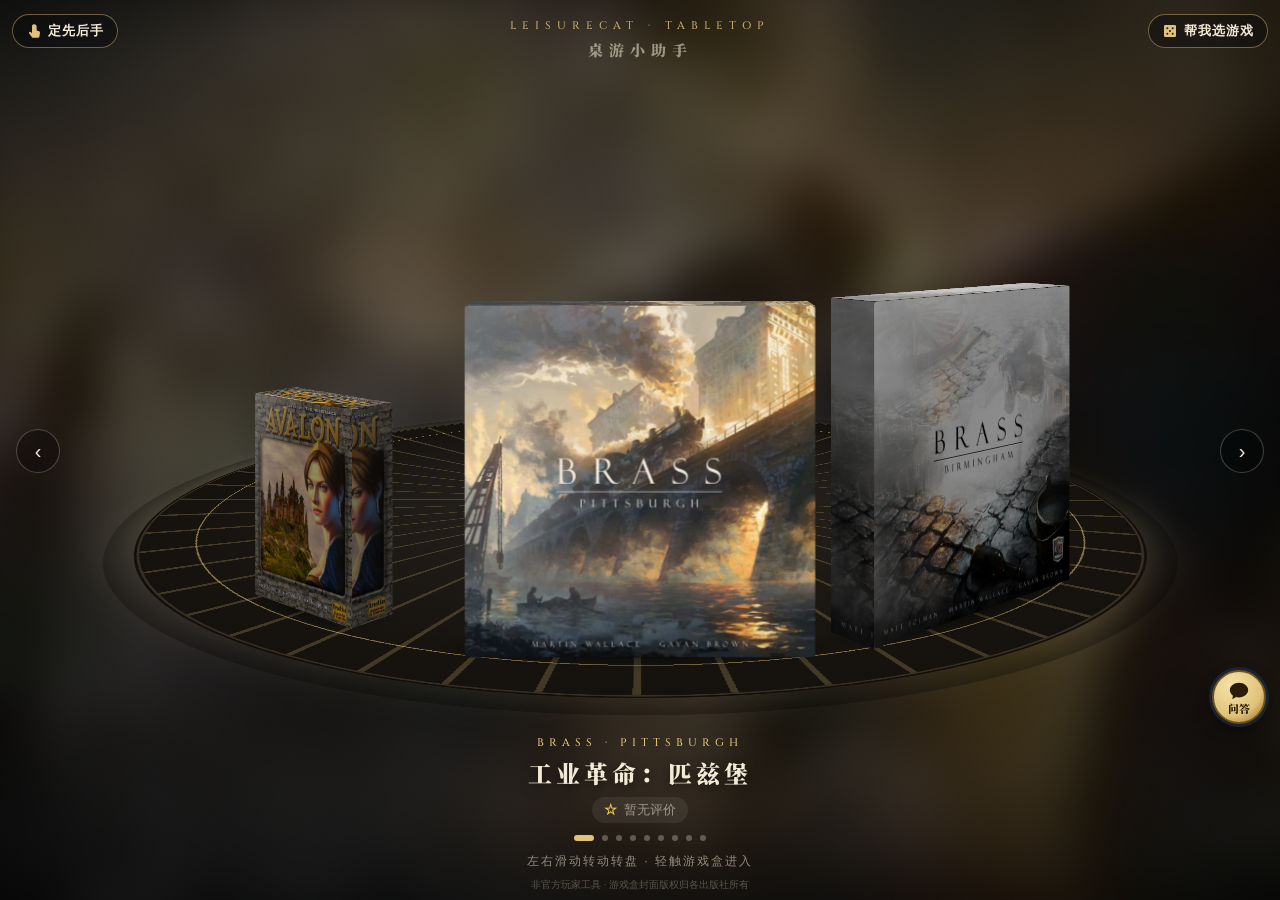
==== public/index.html @ bf76744b "总入口问答助手：关键词判断游戏，经 Service Bindings 转给各站规则助手 - /api/ask 只转发不调模型；沙丘按版本加前缀 - 右下角“问答”面板：歧义时点选、追问沿用、切换清空上" ====
<!doctype html>
<html lang="zh-CN">
<head>
<meta charset="utf-8">
<meta name="viewport" content="width=device-width, initial-scale=1, viewport-fit=cover">
<meta name="theme-color" content="#0b0d12">
<title>桌游小助手 · 线下开局、计分、规则问答</title>
<meta name="description" content="桌游线下对局的手机助手合集：工业革命·匹兹堡、工业革命·伯明翰、奥丁的盛宴、惨剧轮回。一桌人扫码同步，排顺位、记流程、算分、查规则。">
<!-- share card (WeChat / other apps): title, summary and a square thumbnail -->
<meta property="og:type" content="website">
<meta property="og:url" content="https://boardgame.leisurecat.cloud/">
<meta property="og:title" content="桌游小助手 · 线下开局、计分、规则问答">
<meta property="og:description" content="工业革命·匹兹堡、工业革命·伯明翰、奥丁的盛宴、惨剧轮回：一桌人扫码同步，排顺位、记流程、算分、查规则">
<meta property="og:image" content="https://boardgame.leisurecat.cloud/img/share.jpg">
<meta property="og:image:width" content="600">
<meta property="og:image:height" content="600">
<meta itemprop="name" content="桌游小助手 · 线下开局、计分、规则问答">
<meta itemprop="description" content="工业革命·匹兹堡、工业革命·伯明翰、奥丁的盛宴、惨剧轮回：一桌人扫码同步，排顺位、记流程、算分、查规则">
<meta itemprop="image" content="https://boardgame.leisurecat.cloud/img/share.jpg">
<link rel="icon" href="data:image/svg+xml,<svg xmlns='http://www.w3.org/2000/svg' viewBox='0 0 64 64'><rect width='64' height='64' rx='14' fill='%231b2230'/><rect x='14' y='14' width='36' height='36' rx='7' fill='%23e0c27a'/><g fill='%231b2230'><circle cx='24' cy='24' r='4'/><circle cx='40' cy='24' r='4'/><circle cx='32' cy='32' r='4'/><circle cx='24' cy='40' r='4'/><circle cx='40' cy='40' r='4'/></g></svg>">
<link rel="preconnect" href="https://pgh.leisurecat.cloud">
<link rel="preconnect" href="https://bham.leisurecat.cloud">
<link rel="preconnect" href="https://odin.leisurecat.cloud">
<link rel="preconnect" href="https://tl.leisurecat.cloud">
<link rel="preconnect" href="https://fonts.googleapis.com">
<link rel="preconnect" href="https://fonts.gstatic.com" crossorigin>
<link href="https://fonts.googleapis.com/css2?family=Cinzel:wght@500&family=Noto+Serif+SC:wght@900&display=swap" rel="stylesheet">
<style>
:root{
  --bg:#0b0d12; --text:#f3ead6; --dim:rgba(243,234,214,.55); --brass:#e0c27a;
  --serif:"Noto Serif SC","Songti SC","STSong",serif;
  --sans:-apple-system,"PingFang SC","Hiragino Sans GB","Microsoft YaHei",sans-serif;
}
*{box-sizing:border-box;margin:0;padding:0;-webkit-tap-highlight-color:transparent}
html,body{height:100%;overflow:hidden;background:var(--bg)}
body{font-family:var(--sans);color:var(--text);user-select:none;-webkit-user-select:none}

/* backdrop: the selected box cover, blurred and darkened (tiny images upscaled, so the blur is cheap) */
.bg{position:fixed;inset:-40px;background:center/cover no-repeat;filter:blur(18px) brightness(.4) saturate(1.2);opacity:0;transition:opacity .6s}
.bg.on{opacity:1}
.vignette{position:fixed;inset:0;background:radial-gradient(ellipse at 50% 45%,transparent 25%,rgba(0,0,0,.7) 100%);pointer-events:none}

.brand{position:fixed;top:calc(env(safe-area-inset-top) + 18px);left:0;right:0;text-align:center;z-index:5;transition:opacity .4s}
.brand .en{font:500 11px "Cinzel",var(--serif);letter-spacing:6px;color:var(--brass);opacity:.85}
.brand .zh{margin-top:6px;font:900 15px var(--serif);letter-spacing:6px;color:var(--dim)}

/* the stage: boxes stand on a turntable at --floor (y), seen slightly from above */
.stage{position:fixed;inset:0;perspective:var(--persp,1200px);perspective-origin:50% 22%;touch-action:none;cursor:grab}
.stage.drag{cursor:grabbing}
.ring{position:absolute;left:50%;top:var(--floor,62%);width:0;height:0;transform-style:preserve-3d}

/* turntable: a disc lying flat, centred behind the front box, turning with the boxes */
.disc{position:absolute;left:0;top:0;width:calc(var(--dr) * 2);height:calc(var(--dr) * 2);margin:calc(var(--dr) * -1) 0 0 calc(var(--dr) * -1);border-radius:50%;
  background:
    repeating-conic-gradient(from 0deg,rgba(224,194,122,.22) 0 .6deg,transparent .6deg 7.5deg),
    radial-gradient(circle,transparent 0 calc(var(--dr) * .9),rgba(224,194,122,.55) calc(var(--dr) * .9) calc(var(--dr) * .9 + 2px),transparent calc(var(--dr) * .9 + 2px)),
    radial-gradient(circle,#2a2520 0%,#17140f 62%,#0e0c09 100%);
  box-shadow:0 0 0 3px #3b3125,0 0 0 6px #120f0b,0 0 80px 10px rgba(224,194,122,.12);pointer-events:none}
.disc::after{content:"";position:absolute;inset:-3%;border-radius:50%;background:radial-gradient(circle,transparent 66%,rgba(0,0,0,.35) 72%,transparent 74%)}

/* a box: front cover, sides and top printed from the cover art */
.box{position:absolute;left:0;top:0;transform-style:preserve-3d;cursor:inherit;outline:none}
.f{position:absolute;backface-visibility:hidden;-webkit-backface-visibility:hidden;background:#111 center/cover no-repeat}
.f.front{width:var(--w);height:var(--h);left:calc(var(--w) / -2);top:calc(var(--h) * -1);transform:translateZ(calc(var(--d) / 2));border-radius:3px}
.f.back{width:var(--w);height:var(--h);left:calc(var(--w) / -2);top:calc(var(--h) * -1);transform:rotateY(180deg) translateZ(calc(var(--d) / 2));filter:brightness(.35)}
.f.side{width:var(--d);height:var(--h);left:calc(var(--d) / -2);top:calc(var(--h) * -1);background-size:auto 100%}
.f.r{transform:rotateY(90deg) translateZ(calc(var(--w) / 2));background-position:right center;filter:brightness(.42) saturate(.8)}
.f.l{transform:rotateY(-90deg) translateZ(calc(var(--w) / 2));background-position:left center;filter:brightness(.42) saturate(.8)}
.f.top{width:var(--w);height:var(--d);left:calc(var(--w) / -2);top:calc(var(--d) / -2);transform:translateY(calc(var(--h) * -1)) rotateX(90deg);background-size:100% auto;background-position:center top;filter:brightness(.8)}
.f.front::after{content:"";position:absolute;inset:0;border-radius:3px;background:linear-gradient(115deg,rgba(255,255,255,.14),transparent 38%),#000;
  background-blend-mode:normal;opacity:var(--shade,0);pointer-events:none}
.f.front::before{content:"";position:absolute;inset:0;border-radius:3px;background:linear-gradient(115deg,rgba(255,255,255,.16),transparent 35%);pointer-events:none;z-index:1}
.shadow{position:absolute;width:calc(var(--w) * 1.25);height:calc(var(--d) * 2.2);left:calc(var(--w) * -.625);top:calc(var(--d) * -1.1);transform:rotateX(90deg) translateZ(1px);
  background:radial-gradient(ellipse,rgba(0,0,0,.75),transparent 70%);pointer-events:none}
.box:focus-visible .front{box-shadow:0 0 0 3px var(--brass)}

/* caption under the turntable */
.cap{position:fixed;left:0;right:0;bottom:calc(env(safe-area-inset-bottom) + 30px);text-align:center;z-index:5;pointer-events:none;transition:opacity .4s}
.cap .en{font:500 11px "Cinzel",var(--serif);letter-spacing:5px;color:var(--brass)}
.cap h1{margin:8px 0 12px;font:900 24px/1.25 var(--serif);letter-spacing:4px;text-shadow:0 2px 12px rgba(0,0,0,.6)}
.cap .fade{transition:opacity .25s,transform .25s}
.cap.swap .fade{opacity:0;transform:translateY(6px)}
.dots{display:flex;gap:8px;justify-content:center}
.dots i{width:6px;height:6px;border-radius:3px;background:rgba(243,234,214,.3);transition:width .3s,background .3s}
.dots i.on{width:20px;background:var(--brass)}
.hint{margin-top:12px;font-size:12px;letter-spacing:2px;color:var(--dim)}
.nav{position:fixed;top:calc(var(--floor,62%) - var(--hmax,300px) / 2);z-index:6;width:44px;height:44px;margin-top:-22px;border-radius:50%;border:1px solid rgba(243,234,214,.25);
  background:rgba(0,0,0,.25);color:var(--text);font-size:20px;line-height:1;cursor:pointer;backdrop-filter:blur(6px);transition:opacity .4s,background .2s}
.nav:hover{background:rgba(0,0,0,.5)}
.nav.l{left:max(16px,calc(50% - var(--dr) - 30px))}
.nav.r{right:max(16px,calc(50% - var(--dr) - 30px))}
@media (pointer:coarse){.nav{display:none}}
.legal{position:fixed;left:0;right:0;bottom:calc(env(safe-area-inset-bottom) + 8px);text-align:center;font-size:10px;color:rgba(243,234,214,.3);z-index:5;transition:opacity .4s}

/* entering a game: the box cover flies to full screen and blurs away */
.zoom{position:fixed;z-index:20;object-fit:cover;border-radius:3px;pointer-events:none;
  transition:left .75s cubic-bezier(.7,0,.25,1),top .75s cubic-bezier(.7,0,.25,1),width .75s cubic-bezier(.7,0,.25,1),height .75s cubic-bezier(.7,0,.25,1),border-radius .75s,filter .75s ease-in}
.zoom.full{left:0!important;top:0!important;width:100vw!important;height:100vh!important;border-radius:0;filter:blur(22px) brightness(1.15) saturate(1.3)}
body.going .stage,body.going .cap,body.going .brand,body.going .nav,body.going .legal{opacity:0;transition:opacity .35s}
</style>
<link rel="stylesheet" href="tools.css">
<link rel="stylesheet" href="ask.css">
</head>
<body>
<!-- WeChat's in-app share takes the first image on the page as the thumbnail; it skips display:none, so hide it the way the 匹兹堡 site does -->
<div style="position:absolute;width:0;height:0;overflow:hidden"><img src="img/share.jpg" alt=""></div>
<div class="bg" id="bg0"></div><div class="bg" id="bg1"></div>
<div class="vignette"></div>
<div class="brand"><div class="en">LEISURECAT · TABLETOP</div><div class="zh">桌游小助手</div></div>
<button class="pill l" id="orderBtn"><svg viewBox="0 0 24 24" aria-hidden="true"><path d="M12 2a4 4 0 0 1 4 4v5.3l3.6 1.1a2 2 0 0 1 1.4 2.2l-.9 6A2 2 0 0 1 18.1 22h-7.6a2 2 0 0 1-1.6-.8l-4.1-5.5a1.6 1.6 0 0 1 2.4-2.1L9 15.3V6a3 3 0 0 1 3-4z"/></svg>定先后手</button>
<button class="pill r" id="pickBtn"><svg viewBox="0 0 24 24" aria-hidden="true"><path d="M5 3h14a2 2 0 0 1 2 2v14a2 2 0 0 1-2 2H5a2 2 0 0 1-2-2V5a2 2 0 0 1 2-2zm3 3.5a1.5 1.5 0 1 0 0 3 1.5 1.5 0 0 0 0-3zm8 0a1.5 1.5 0 1 0 0 3 1.5 1.5 0 0 0 0-3zM12 10.5a1.5 1.5 0 1 0 0 3 1.5 1.5 0 0 0 0-3zm-4 4a1.5 1.5 0 1 0 0 3 1.5 1.5 0 0 0 0-3zm8 0a1.5 1.5 0 1 0 0 3 1.5 1.5 0 0 0 0-3z"/></svg>帮我选游戏</button>

<div class="stage" id="stage"><div class="ring" id="ring"><div class="disc" id="disc"></div></div></div>
<button class="nav l" id="prev" aria-label="上一个">‹</button>
<button class="nav r" id="next" aria-label="下一个">›</button>

<div class="cap" id="cap">
  <div class="fade"><div class="en" id="en"></div><h1 id="zh"></h1><button class="rate" id="rate"></button></div>
  <div class="dots" id="dots"></div>
  <div class="hint">左右滑动转动转盘 · 轻触游戏盒进入</div>
</div>
<div class="legal">非官方玩家工具 · 游戏盒封面版权归各出版社所有</div>

<script type="module">
// Box sizes are the real boxes' proportions in cm (width × height × depth), so they stand on the turntable at true scale.
import { initAsk } from './ask.js';
import { open as openReviews } from './reviews.js';
// games.json is the game library shared with the picker and the AI endpoint; the turntable shows the games that have a helper site
const ALL = await fetch('games.json').then(r => r.json());
const GAMES = ALL.filter(g => g.url).map(g => ({ ...g, k: g.key, w: g.box[0], h: g.box[1], d: g.box[2] }));
let ratings = {};
fetch('/api/reviews').then(r => r.ok ? r.json() : {}).then(j => { ratings = j; showRating(); }).catch(() => {});
const N = GAMES.length;
const STEP = 38;                 // base degrees between neighbouring boxes on the turntable
// Wider adjacent covers need more angular space without changing box scale or ring radius.
const angles = [0];
GAMES.forEach((g, i) => angles.push(angles[i] + STEP + Math.max(0, g.w + GAMES[(i + 1) % N].w - 60) * .8));
const angleAt = p => {
  const whole = Math.floor(p), i = ((whole % N) + N) % N;
  return Math.floor(whole / N) * angles[N] + angles[i] + (p - whole) * (angles[i + 1] - angles[i]);
};
const $ = id => document.getElementById(id);
const stage = $('stage'), ring = $('ring'), disc = $('disc'), cap = $('cap'), root = document.documentElement.style;
const reduce = matchMedia('(prefers-reduced-motion: reduce)').matches;

const boxes = GAMES.map((g, i) => {
  const b = document.createElement('div');
  b.className = 'box'; b.dataset.i = i; b.setAttribute('role', 'button'); b.setAttribute('aria-label', g.zh);
  const img = `url(img/box-${g.k}.jpg)`;
  b.innerHTML = ['front', 'back', 'side r', 'side l', 'top'].map(c => `<div class="f ${c}" style="background-image:${img}"></div>`).join('') + '<div class="shadow"></div>';
  ring.appendChild(b); return b;
});
$('dots').innerHTML = GAMES.map(() => '<i></i>').join('');

let saved = 0;
try { saved = +localStorage.getItem('hub-game') || 0; } catch {}
let pos = ((saved % N) + N) % N, target = pos, R = 300, unit = 8, active = -1, bgFlip = 0;

const wrap = d => { d = ((d % N) + N) % N; return d > N / 2 ? d - N : d; };   // shortest signed distance on the ring
const idx = p => ((Math.round(p) % N) + N) % N;

function size() {
  // px per cm: reserve room on phones for both neighbouring covers at the wider ring radius
  unit = Math.min((innerHeight - 330) / 34, innerWidth * (innerWidth < 600 ? .42 : .58) / 30, 11.5);
  boxes.forEach((b, i) => {
    const g = GAMES[i];
    b.style.setProperty('--w', g.w * unit + 'px'); b.style.setProperty('--h', g.h * unit + 'px'); b.style.setProperty('--d', g.d * unit + 'px');
  });
  R = 30 * unit * 1.65;   // separate the covers and thick box sides at the base 38-degree angle
  root.setProperty('--dr', R + 10 * unit + 'px');
  root.setProperty('--hmax', 34 * unit + 'px');
  root.setProperty('--floor', Math.round(innerHeight * .5 + 34 * unit * .5) + 'px');
  root.setProperty('--persp', Math.max(800, 30 * unit * 3.4) + 'px');   // closer camera on small screens: more of the turntable shows
  layout();
}

function layout() {
  boxes.forEach((b, i) => {
    const d = wrap(i - pos), a = angleAt(pos + d) - angleAt(pos), r = a * Math.PI / 180, ad = Math.abs(d);
    b.style.transform = `translate3d(${(Math.sin(r) * R).toFixed(1)}px,0,${((Math.cos(r) - 1) * R).toFixed(1)}px) rotateY(${a.toFixed(2)}deg)`;
    b.style.opacity = ad > 1.5 ? Math.max(0, 1 - (ad - 1.5) * 2.5) : 1;
    b.style.setProperty('--shade', Math.min(ad, 1.3) * .45);
    b.tabIndex = ad < .5 ? 0 : -1;
  });
  disc.style.transform = `translateZ(${-R}px) rotateX(90deg) rotateZ(${angleAt(pos).toFixed(2)}deg)`;
  const a = idx(pos);
  if (a !== active) select(a);
}

function showRating() {
  if (active < 0) return;
  const r = ratings[GAMES[active].key];
  $('rate').innerHTML = r?.count ? `<b>★ ${r.avg}</b>${r.count} 条评价` : '<b>☆</b>暂无评价';
}
$('rate').onclick = () => openReviews(GAMES[active]);
$('orderBtn').onclick = () => import('./order.js').then(m => m.open());
$('pickBtn').onclick = () => import('./picker.js').then(m => m.open(ALL, ratings, key => {
  // turn the picked game to the front, then enter it
  const i = GAMES.findIndex(g => g.key === key);
  go(Math.round(pos + wrap(i - pos)));
  setTimeout(() => enter(i), 700);
}));

function select(a) {
  const first = active < 0;
  active = a;
  try { localStorage.setItem('hub-game', a); } catch {}
  const g = GAMES[a];
  const show = () => { $('en').textContent = g.en; $('zh').textContent = g.zh; showRating(); cap.classList.remove('swap'); };
  if (first) show(); else { cap.classList.add('swap'); setTimeout(show, 180); }
  [...$('dots').children].forEach((d, i) => d.classList.toggle('on', i === a));
  const next = $('bg' + bgFlip), prev = $('bg' + (1 - bgFlip));
  next.style.backgroundImage = `url(img/bg-${g.k}.jpg)`;
  next.classList.add('on'); prev.classList.remove('on'); bgFlip = 1 - bgFlip;
}

// easing toward the target
let raf = 0;
function tick() {
  const diff = target - pos;
  if (Math.abs(diff) < .0008) { pos = target; layout(); raf = 0; return; }
  pos += diff * (reduce ? 1 : .12);
  layout(); raf = requestAnimationFrame(tick);
}
const go = t => { target = t; if (!raf) raf = requestAnimationFrame(tick); };
const step = s => go(Math.round(target) + s);

// drag / swipe with a little fling
let drag = null;
const perStep = () => 30 * unit * 1.05;   // px of drag that turns the table by one box
stage.addEventListener('pointerdown', e => {
  if (e.button > 0 || document.body.classList.contains('going')) return;
  drag = { x: e.clientX, p: pos, lx: e.clientX, lt: e.timeStamp, v: 0, moved: false, id: e.pointerId };
  cancelAnimationFrame(raf); raf = 0; target = pos;
});
addEventListener('pointermove', e => {
  if (!drag || e.pointerId !== drag.id) return;
  const dx = e.clientX - drag.x;
  if (!drag.moved && Math.abs(dx) > 6) { drag.moved = true; stage.classList.add('drag'); stage.setPointerCapture?.(e.pointerId); }
  if (!drag.moved) return;
  const dt = Math.max(1, e.timeStamp - drag.lt);
  drag.v = .8 * drag.v + .2 * (-(e.clientX - drag.lx) / perStep() / dt);
  drag.lx = e.clientX; drag.lt = e.timeStamp;
  pos = target = drag.p - dx / perStep();
  layout();
});
function release(e) {
  if (!drag || e.pointerId !== drag.id) return;
  const d = drag; drag = null; stage.classList.remove('drag');
  if (d.moved) { go(Math.round(pos + Math.max(-1.5, Math.min(1.5, d.v * 220)))); return; }
  // a tap: the front box enters, a side box turns to the front
  const b = document.elementFromPoint(e.clientX, e.clientY)?.closest('.box');
  if (!b) return;
  const i = +b.dataset.i, off = wrap(i - pos);
  if (Math.abs(off) < .5) enter(i); else go(Math.round(pos + off));
}
addEventListener('pointerup', release);
addEventListener('pointercancel', release);

let wheelAcc = 0, wheelAt = 0;
stage.addEventListener('wheel', e => {
  e.preventDefault();
  wheelAcc += Math.abs(e.deltaX) > Math.abs(e.deltaY) ? e.deltaX : e.deltaY;
  if (Math.abs(wheelAcc) > 40 && e.timeStamp - wheelAt > 320) { step(Math.sign(wheelAcc)); wheelAcc = 0; wheelAt = e.timeStamp; }
}, { passive: false });
$('prev').onclick = () => step(-1);
$('next').onclick = () => step(1);
addEventListener('keydown', e => {
  if (document.querySelector('.sheet,.fz,.cpanel:not([hidden])')) return;   // a tool panel is open
  if (e.key === 'ArrowLeft') step(-1);
  else if (e.key === 'ArrowRight') step(1);
  else if (e.key === 'Enter' && !e.target.closest('.nav')) { e.preventDefault(); enter(idx(target)); }
});

function enter(i) {
  const g = GAMES[i];
  if (reduce) { location.href = g.url; return; }
  if (document.body.classList.contains('going')) return;
  const r = boxes[i].querySelector('.front').getBoundingClientRect();
  const z = document.createElement('img');
  z.className = 'zoom'; z.src = `img/box-${g.k}.jpg`; z.alt = '';
  Object.assign(z.style, { left: r.left + 'px', top: r.top + 'px', width: r.width + 'px', height: r.height + 'px' });
  document.body.appendChild(z);
  document.body.classList.add('going');
  z.getBoundingClientRect();   // start the transition from the box's spot
  z.classList.add('full');
  setTimeout(() => { location.href = g.url; }, 720);
}
// back button (page restored from cache): undo the entering animation
addEventListener('pageshow', e => {
  if (!e.persisted) return;
  document.querySelectorAll('.zoom').forEach(z => z.remove());
  document.body.classList.remove('going');
});

addEventListener('resize', size);
size();
initAsk(ALL, () => GAMES[active].key);
</script>
</body>
</html>
---- public/tools.css ----
/* homepage tools: 帮我选游戏 (picker.js), 定先后手 (order.js), 玩家评价 (reviews.js) */
.pill{position:fixed;top:calc(env(safe-area-inset-top) + 14px);z-index:8;display:flex;align-items:center;gap:6px;height:34px;padding:0 13px;border-radius:17px;
  border:1px solid rgba(224,194,122,.45);background:rgba(10,11,15,.45);color:var(--text);font:600 13px var(--sans);letter-spacing:1px;cursor:pointer;
  backdrop-filter:blur(8px);-webkit-backdrop-filter:blur(8px);transition:opacity .4s,background .2s}
.pill:hover{background:rgba(10,11,15,.7)}
.pill.l{left:max(12px,env(safe-area-inset-left))}
.pill.r{right:max(12px,env(safe-area-inset-right))}
.pill svg{width:16px;height:16px;fill:var(--brass)}
body.going .pill{opacity:0}
@media (max-width:420px){.brand .en{display:none}.brand{top:calc(env(safe-area-inset-top) + 22px)}}

.rate{pointer-events:auto;display:inline-flex;align-items:center;gap:6px;margin:-4px 0 12px;padding:4px 12px;border:0;border-radius:14px;background:rgba(255,255,255,.07);
  color:var(--dim);font:500 13px var(--sans);cursor:pointer}
.rate b{color:#f2c94c;letter-spacing:1px;font-weight:600}
.rate:empty{display:none}

/* full-screen sheet */
.sheet{position:fixed;inset:0;z-index:30;display:flex;flex-direction:column;background:rgba(8,9,12,.9);backdrop-filter:blur(14px);-webkit-backdrop-filter:blur(14px);
  color:var(--text);animation:shIn .28s ease}
.sheet.out{animation:shOut .22s ease forwards}
@keyframes shIn{from{opacity:0;transform:translateY(16px)}}
@keyframes shOut{to{opacity:0;transform:translateY(16px)}}
.sh-head{display:flex;align-items:center;gap:10px;padding:calc(env(safe-area-inset-top) + 14px) 16px 10px}
.sh-head h2{flex:1;font:900 20px var(--serif);letter-spacing:3px}
.sh-x{width:36px;height:36px;border:0;border-radius:50%;background:rgba(255,255,255,.08);color:var(--text);font-size:20px;cursor:pointer}
.sh-body{flex:1;overflow:auto;-webkit-overflow-scrolling:touch;padding:4px 16px calc(env(safe-area-inset-bottom) + 24px)}
.sh-inner{max-width:560px;margin:0 auto}

.tabs{display:flex;gap:4px;padding:4px;margin:4px 0 16px;border-radius:12px;background:rgba(255,255,255,.06)}
.tabs button{flex:1;height:36px;border:0;border-radius:9px;background:none;color:var(--dim);font:600 14px var(--sans);cursor:pointer}
.tabs button.on{background:rgba(224,194,122,.18);color:var(--brass)}

.grp{margin-bottom:16px}
.grp > b{display:block;margin-bottom:8px;font:600 13px var(--sans);color:var(--dim);letter-spacing:1px}
.chips{display:flex;flex-wrap:wrap;gap:8px}
.chips button{min-width:48px;height:36px;padding:0 13px;border-radius:18px;border:1px solid rgba(243,234,214,.18);background:rgba(255,255,255,.04);color:var(--text);font:500 14px var(--sans);cursor:pointer}
.chips button.on{border-color:var(--brass);background:rgba(224,194,122,.18);color:var(--brass);font-weight:700}

.btn2{display:flex;gap:10px;margin-top:8px}
.go-btn{flex:1;height:48px;border:0;border-radius:24px;background:linear-gradient(180deg,#e9cf8e,#b88d3e);color:#1b1408;font:900 16px var(--serif);letter-spacing:3px;cursor:pointer;
  box-shadow:0 6px 20px rgba(224,194,122,.25)}
.go-btn.ghost{background:rgba(255,255,255,.07);color:var(--text);box-shadow:none;border:1px solid rgba(243,234,214,.18)}
.go-btn:disabled{opacity:.5}
.ta{width:100%;min-height:96px;padding:12px 14px;border-radius:14px;border:1px solid rgba(243,234,214,.18);background:rgba(255,255,255,.05);color:var(--text);
  font:16px/1.6 var(--sans);resize:vertical;outline:none}
.ta:focus{border-color:var(--brass)}
.note{margin-top:8px;font-size:12px;color:var(--dim);line-height:1.6}
.err{margin-top:10px;padding:10px 12px;border-radius:10px;background:rgba(160,50,40,.25);color:#f3b7a9;font-size:13px}
.ex{display:flex;flex-wrap:wrap;gap:6px}
.ex button{height:30px;padding:0 10px;border-radius:15px;border:1px dashed rgba(243,234,214,.25);background:none;color:var(--dim);font-size:12px;cursor:pointer}

/* ---------- blind box draw ---------- */
.draw{position:relative;height:300px;margin:8px 0 6px;perspective:900px}
.mbox{position:absolute;left:50%;top:50%;width:96px;height:132px;margin:-66px 0 0 -48px;transform-style:preserve-3d;
  transition:transform .2s cubic-bezier(.3,.7,.3,1),opacity .4s}
.mbox .bk,.mbox .fr{position:absolute;inset:0;border-radius:10px;backface-visibility:hidden;-webkit-backface-visibility:hidden}
.mbox .bk{display:grid;place-items:center;background:radial-gradient(circle at 30% 20%,#3b3326,#16130e 70%);border:2px solid rgba(224,194,122,.7);
  box-shadow:0 10px 24px rgba(0,0,0,.6),inset 0 0 18px rgba(224,194,122,.15);font:900 46px var(--serif);color:var(--brass);text-shadow:0 0 14px rgba(224,194,122,.6)}
.mbox .bk::after{content:"";position:absolute;inset:0;border-radius:8px;background:linear-gradient(115deg,transparent 30%,rgba(255,255,255,.18) 45%,transparent 60%);background-size:250% 100%;animation:sheen 1.6s linear infinite}
@keyframes sheen{from{background-position:150% 0}to{background-position:-100% 0}}
.mbox .fr{transform:rotateY(180deg);background:#111 center/cover no-repeat;box-shadow:0 14px 34px rgba(0,0,0,.7)}
.draw.shake .mbox .bk{animation:jig .18s ease-in-out infinite alternate}
@keyframes jig{from{transform:rotate(-3deg)}to{transform:rotate(3deg)}}
.rays{position:absolute;left:50%;top:50%;width:520px;height:520px;margin:-260px 0 0 -260px;border-radius:50%;opacity:0;pointer-events:none;transition:opacity .5s;
  background:repeating-conic-gradient(rgba(255,226,150,.28) 0 6deg,transparent 6deg 18deg);-webkit-mask:radial-gradient(circle,#000 10%,transparent 68%);mask:radial-gradient(circle,#000 10%,transparent 68%);
  animation:spin 9s linear infinite}
.draw.won .rays{opacity:1}
@keyframes spin{to{transform:rotate(360deg)}}
.spark{position:absolute;left:50%;top:50%;width:7px;height:7px;margin:-3.5px;border-radius:50%;background:#ffe6a0;box-shadow:0 0 10px #ffd166;pointer-events:none;
  animation:burst .9s cubic-bezier(.1,.8,.3,1) forwards}
@keyframes burst{to{transform:translate(var(--x),var(--y)) scale(.2);opacity:0}}

.res{animation:shIn .4s ease}
.res h3{margin-top:4px;text-align:center;font:900 24px var(--serif);letter-spacing:3px}
.res .en2{text-align:center;font:500 11px "Cinzel",var(--serif);letter-spacing:4px;color:var(--brass)}
.score{display:flex;align-items:baseline;justify-content:center;gap:6px;margin:10px 0 2px}
.score b{font:600 46px/1 "Cinzel",var(--serif);color:var(--brass);text-shadow:0 0 18px rgba(224,194,122,.45)}
.score span{font-size:13px;color:var(--dim)}
.why{margin:8px auto 12px;max-width:440px;text-align:center;font-size:14px;line-height:1.7;color:#e9dcc0}
.meta{display:flex;flex-wrap:wrap;justify-content:center;gap:6px;margin-bottom:12px}
.meta span{font-size:12px;padding:3px 9px;border-radius:10px;background:rgba(255,255,255,.07);color:var(--dim)}
.exps{margin:2px 0 14px;font-size:13px;line-height:1.7;color:var(--dim);text-align:center}
.rank{margin-top:18px;border-top:1px solid rgba(243,234,214,.1);padding-top:12px}
.rank > b{display:block;margin-bottom:8px;font-size:12px;color:var(--dim);letter-spacing:1px}
.rank div{display:flex;align-items:center;gap:10px;padding:6px 0;font-size:14px}
.rank i{flex:none;width:30px;height:40px;border-radius:4px;background:#222 center/cover}
.rank em{flex:1;font-style:normal}
.rank .bar{flex:none;width:90px;height:6px;border-radius:3px;background:rgba(255,255,255,.08);overflow:hidden}
.rank .bar u{display:block;height:100%;background:linear-gradient(90deg,#b88d3e,#e9cf8e)}
.rank s{flex:none;width:30px;text-align:right;text-decoration:none;color:var(--brass);font:600 14px "Cinzel",var(--serif)}

/* ---------- finger chooser ---------- */
.fz{position:fixed;inset:0;z-index:31;touch-action:none;user-select:none;-webkit-user-select:none;overflow:hidden;background:#07080b;transition:background .6s}
.fz-top{position:absolute;left:0;right:0;top:calc(env(safe-area-inset-top) + 14px);display:flex;align-items:center;gap:10px;padding:0 16px;z-index:2}
.fz-top .chips{flex:1}
.fz-top .chips button{height:32px;min-width:38px;padding:0 10px}
.fz-msg{position:absolute;left:0;right:0;top:44%;text-align:center;pointer-events:none;color:var(--dim);font:600 17px/1.8 var(--sans);letter-spacing:1px;padding:0 20px}
.fz-msg b{display:block;font:900 26px var(--serif);color:var(--text);letter-spacing:3px}
.fz-flood{position:absolute;left:0;top:0;width:10px;height:10px;margin:-5px;border-radius:50%;transform:scale(0);opacity:.35;pointer-events:none;transition:transform .9s cubic-bezier(.2,.7,.2,1)}
.fring{position:absolute;left:0;top:0;width:120px;height:120px;margin:-60px;border-radius:50%;pointer-events:none;
  border:6px solid var(--c);box-shadow:0 0 24px var(--c),inset 0 0 18px var(--c);animation:ringIn .3s ease-out;transition:transform .25s,opacity .3s}
.fring::before{content:"";position:absolute;inset:-18px;border-radius:50%;border:2px solid var(--c);opacity:.5;animation:pulse 1.2s ease-out infinite}
.fring svg{position:absolute;left:50%;top:50%;width:144px;height:144px;transform:translate(-50%,-50%) rotate(-90deg)}
.fring circle{fill:none;stroke:var(--c);stroke-width:4;stroke-linecap:round;stroke-dasharray:420;stroke-dashoffset:calc(420 - 420 * var(--p,0))}
.fring.hl{transform:scale(1.18)}
.fring.lose{opacity:.75}
.fring.first{transform:scale(1.35)}
.fring .num{position:absolute;left:50%;bottom:calc(100% + 18px);transform:translateX(-50%) scale(0);min-width:54px;height:54px;padding:0 8px;border-radius:27px;
  display:grid;place-items:center;background:var(--c);color:#0b0b0b;font:900 30px "Cinzel",var(--serif);box-shadow:0 6px 20px rgba(0,0,0,.5);transition:transform .35s cubic-bezier(.3,1.6,.5,1)}
.fring .num.on{transform:translateX(-50%) scale(1)}
.fring.first .num{min-width:64px;height:64px;font-size:36px}
@keyframes ringIn{from{transform:scale(.3);opacity:0}}
@keyframes pulse{from{transform:scale(.9);opacity:.6}to{transform:scale(1.35);opacity:0}}

/* random order: names drawn from a bag */
.names{display:grid;gap:8px;margin-bottom:12px}
.names input{height:42px;padding:0 12px;border-radius:10px;border:1px solid rgba(243,234,214,.18);background:rgba(255,255,255,.05);color:var(--text);font:16px var(--sans);outline:none}
.names input:focus{border-color:var(--brass)}
.bag{position:relative;height:120px;margin:6px auto 10px;width:120px}
.bag i{position:absolute;inset:0;border-radius:50% 50% 44% 44%/40% 40% 60% 60%;background:radial-gradient(circle at 35% 30%,#7a5a33,#3a2a17 70%);box-shadow:inset 0 -10px 20px rgba(0,0,0,.5),0 10px 20px rgba(0,0,0,.5)}
.bag i::before{content:"";position:absolute;left:30%;right:30%;top:-6px;height:16px;border-radius:6px;background:#2b1f12}
.bag.shake i{animation:jig .12s ease-in-out infinite alternate}
.order{display:grid;gap:8px}
.order div{display:flex;align-items:center;gap:12px;height:48px;padding:0 14px;border-radius:12px;background:rgba(255,255,255,.06);border:1px solid rgba(243,234,214,.12);
  font:600 17px var(--sans);animation:pop .45s cubic-bezier(.3,1.5,.5,1)}
.order b{display:grid;place-items:center;width:32px;height:32px;border-radius:50%;background:var(--c);color:#0b0b0b;font:900 17px "Cinzel",var(--serif)}
.order div:first-child{border-color:var(--brass);background:rgba(224,194,122,.14)}
@keyframes pop{from{transform:translateY(-40px) scale(.6);opacity:0}}

/* reviews */
.rv-sum{display:flex;align-items:center;gap:18px;margin:4px 0 16px}
.rv-sum .big{text-align:center}
.rv-sum .big b{display:block;font:600 44px/1 "Cinzel",var(--serif);color:var(--brass)}
.rv-sum .big span{font-size:12px;color:var(--dim)}
.rv-dist{flex:1;display:grid;gap:4px;font-size:12px;color:var(--dim)}
.rv-dist div{display:flex;align-items:center;gap:6px}
.rv-dist u{flex:1;height:6px;border-radius:3px;background:rgba(255,255,255,.08);overflow:hidden}
.rv-dist u i{display:block;height:100%;background:#f2c94c}
.rv-item{padding:12px 0;border-top:1px solid rgba(243,234,214,.08)}
.rv-item .h{display:flex;align-items:center;gap:8px;font-size:13px;color:var(--dim)}
.rv-item .h b{color:var(--text)}
.rv-item .h .st{color:#f2c94c;letter-spacing:1px}
.rv-item p{margin-top:6px;font-size:14px;line-height:1.7;color:#e9dcc0;white-space:pre-wrap;word-break:break-word}
.empty{padding:30px 0;text-align:center;color:var(--dim);font-size:14px}

/* picker results */
.pick-list h3{font:900 18px var(--serif);margin:8px 0}
.pick-row{margin:10px 0;border:1px solid rgba(224,194,122,.18);border-radius:14px;background:rgba(255,255,255,.04);overflow:hidden}
.pick-toggle{display:grid;grid-template-columns:54px minmax(0,1fr) 48px;gap:8px;width:100%;padding:12px;border:0;background:none;color:var(--text);text-align:left;font:14px var(--sans);cursor:pointer}
.pick-cover{width:54px;aspect-ratio:3/4;object-fit:cover;border-radius:5px}
.pick-info{min-width:0;overflow-wrap:anywhere}
.pick-info strong,.pick-info small,.pick-meta,.pick-rating{display:block}
.pick-info strong{font-size:15px;line-height:1.4}
.pick-info small{font-size:10px;color:var(--dim);margin:3px 0}
.pick-meta{font-size:11px;line-height:1.6;color:var(--dim)}
.pick-rating{font-size:11px;color:var(--brass);margin-top:4px}
.pick-score{text-align:right;color:var(--brass)}
.pick-score b{display:block;font:600 24px "Cinzel",var(--serif)}
.pick-score small{font-size:10px}
.pick-score i{display:block;height:3px;margin-top:6px;background:rgba(255,255,255,.12);border-radius:2px;overflow:hidden}
.pick-score u{display:block;height:100%;background:var(--brass)}
.pick-why{grid-column:2/4;color:var(--dim);font-size:11px;line-height:1.5}
.pick-why:empty{display:none}
.pick-detail{padding:0 12px 12px;font-size:13px;line-height:1.7;overflow-wrap:anywhere}
.pick-detail .go-btn{height:auto;min-height:44px;padding:8px;font-size:14px;letter-spacing:1px}
.pick-toggle[aria-expanded="true"]{background:rgba(224,194,122,.06)}
.pick-reason{font-size:14px;line-height:1.7;color:var(--brass);margin:10px 0 16px}
.pick-excluded{margin:18px 0;color:var(--dim);font-size:13px}
.pick-excluded summary{cursor:pointer;padding:10px 0}
---- public/ask.css ----
.cfab{position:fixed;right:14px;bottom:calc(env(safe-area-inset-bottom) + 176px);z-index:19;width:54px;height:54px;display:flex;flex-direction:column;align-items:center;justify-content:center;border-radius:50%;border:2px solid #6e5220;background:radial-gradient(circle at 35% 28%,#f6e3a8,var(--brass) 62%,#8a6526);color:#2a1c08;font:900 11px/1.1 var(--serif);box-shadow:0 0 0 3px #1b2230,0 6px 16px #0007;cursor:pointer}
.cpanel{position:fixed;right:12px;bottom:calc(env(safe-area-inset-bottom) + 12px);z-index:40;width:min(380px,calc(100vw - 24px));height:min(600px,calc(100dvh - 24px));display:flex;flex-direction:column;overflow:hidden;border:1.5px solid #6e5220;border-radius:14px;background:#171b22;box-shadow:0 14px 44px #0008;color:var(--text);user-select:text;-webkit-user-select:text}
.cpanel[hidden],.cfab[hidden]{display:none}
.chd{display:flex;align-items:center;justify-content:space-between;padding:14px;border-bottom:1px solid #e0c27a44;background:#202631}
.chd b{font:900 17px var(--serif);color:var(--brass)}
.chd small{display:block;margin-top:5px;color:var(--dim);font-size:11px}
.cx{width:36px;height:36px;background:none;border:0;color:var(--text);font-size:28px;cursor:pointer}
.clog{flex:1;min-height:0;overflow:auto;padding:14px;display:flex;flex-direction:column;gap:12px;overscroll-behavior:contain}
.cwel{padding:16px 12px;border:1px solid #e0c27a55;border-radius:10px;background:linear-gradient(120deg,#30302a,#202631)}
.cwel b{font:900 17px var(--serif);color:var(--brass)}
.cwel p{font-size:13px;line-height:1.7;margin-top:8px;color:var(--dim)}
.csug{display:grid;gap:8px}
.csug button,.cchoices button{padding:10px;border:1px solid #e0c27a55;border-radius:9px;background:#272b31;color:var(--text);font:13px var(--sans);text-align:left;cursor:pointer}
.cm{flex:none;max-width:94%;padding:10px 12px;border-radius:12px;font:14px/1.7 var(--sans);overflow-wrap:anywhere}
.cm.u{align-self:flex-end;background:#3a403f}
.cm.a{align-self:flex-start;background:#242a33;border:1px solid #e0c27a25}
.cgame{display:block;font-size:12px;color:var(--brass);margin-bottom:7px}
.cm a{display:block;margin-top:10px;color:var(--brass);font-size:12px;text-decoration:none}
.cm.err{border-color:#d8927d;color:#f0b9aa}
.cchoices{flex:none;display:flex;flex-wrap:wrap;gap:7px;font-size:13px}
.cchoices p{width:100%;color:var(--dim)}
.cchoices button[aria-pressed=true]{border-color:var(--brass);background:#4c4430;box-shadow:0 0 0 1px var(--brass)}
.cswitch{font-size:12px;text-align:center;color:var(--brass)}
.cin{display:flex;gap:8px;padding:10px;border-top:1px solid #e0c27a33}
.cin textarea{flex:1;min-width:0;resize:none;height:44px;padding:10px;border:1px solid #e0c27a55;border-radius:15px;background:#0f131a;color:var(--text);font:16px/1.4 var(--sans)}
.cin button{width:44px;border:1px solid #6e5220;border-radius:50%;background:var(--brass);font-size:20px;color:#2a1c08;cursor:pointer}
.cin button:disabled{opacity:.4}
.cfoot{text-align:center;color:var(--dim);font-size:10px;padding:0 8px 9px}
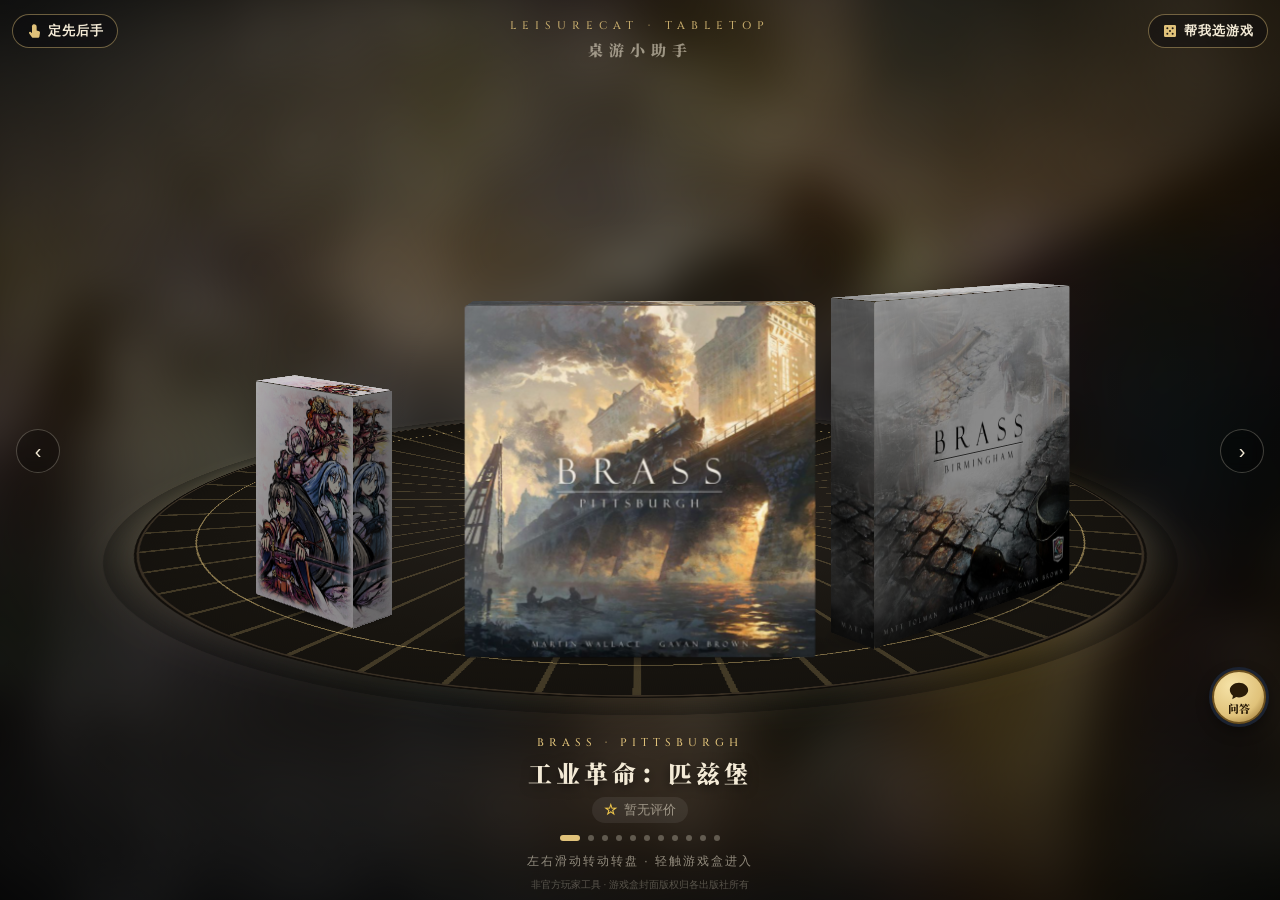
==== commit 94f2dfc0: "转盘、问答和评价接入散樱乱武 - games.json 加 sakura-arms：url、封面（官方素材包新幕基本盒原画）、估算的盒子尺寸 - 新增 credit 字段：转到该游戏时页脚显示素材包署" ====
--- a/public/index.html
+++ b/public/index.html
@@ -91,6 +91,7 @@
 .nav.r{right:max(16px,calc(50% - var(--dr) - 30px))}
 @media (pointer:coarse){.nav{display:none}}
 .legal{position:fixed;left:0;right:0;bottom:calc(env(safe-area-inset-bottom) + 8px);text-align:center;font-size:10px;color:rgba(243,234,214,.3);z-index:5;transition:opacity .4s}
+.legal a{color:inherit;text-underline-offset:2px}
 
 /* entering a game: the box cover flies to full screen and blurs away */
 .zoom{position:fixed;z-index:20;object-fit:cover;border-radius:3px;pointer-events:none;
@@ -119,7 +120,7 @@
   <div class="dots" id="dots"></div>
   <div class="hint">左右滑动转动转盘 · 轻触游戏盒进入</div>
 </div>
-<div class="legal">非官方玩家工具 · 游戏盒封面版权归各出版社所有</div>
+<div class="legal" id="legal">非官方玩家工具 · 游戏盒封面版权归各出版社所有</div>
 
 <script type="module">
 // Box sizes are the real boxes' proportions in cm (width × height × depth), so they stand on the turntable at true scale.
@@ -207,6 +208,8 @@
   try { localStorage.setItem('hub-game', a); } catch {}
   const g = GAMES[a];
   const show = () => { $('en').textContent = g.en; $('zh').textContent = g.zh; showRating(); cap.classList.remove('swap'); };
+  // covers from an official material pack must carry its credit and link while shown (games.json "credit")
+  $('legal').innerHTML = '非官方玩家工具 · ' + (g.credit ? `封面：<a href="${g.credit.url}" target="_blank" rel="noopener">${g.credit.text}</a>` : '游戏盒封面版权归各出版社所有');
   if (first) show(); else { cap.classList.add('swap'); setTimeout(show, 180); }
   [...$('dots').children].forEach((d, i) => d.classList.toggle('on', i === a));
   const next = $('bg' + bgFlip), prev = $('bg' + (1 - bgFlip));
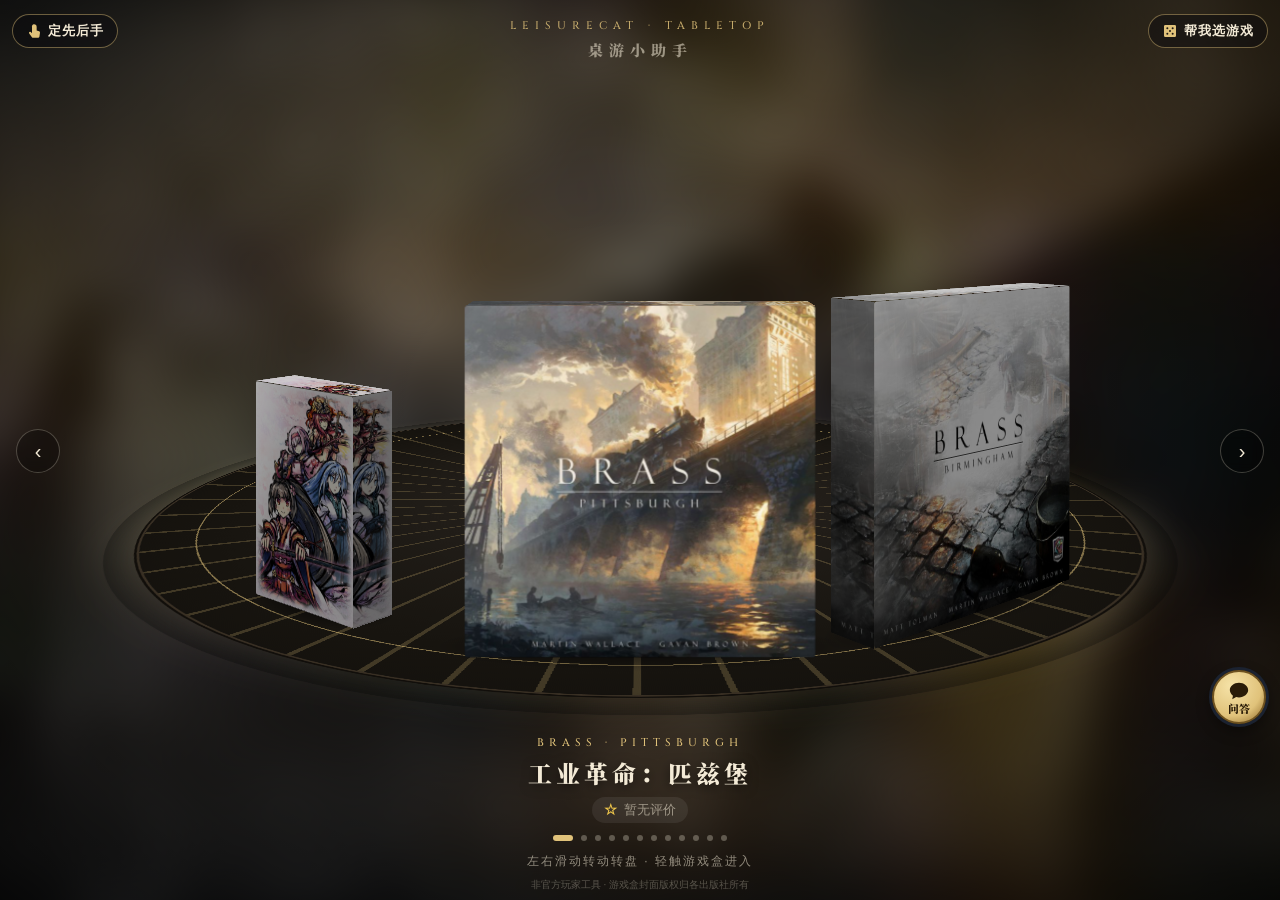
==== commit 1c8766e6: "定先后手支持从各站跳过来，点「返回」回到原页面 Co-Authored-By: Claude Opus 5.5 <noreply@anthropic.com>" ====
--- a/public/index.html
+++ b/public/index.html
@@ -195,6 +195,7 @@
 }
 $('rate').onclick = () => openReviews(GAMES[active]);
 $('orderBtn').onclick = () => import('./order.js').then(m => m.open());
+{ const q = new URLSearchParams(location.search); if (q.has('order')) import('./order.js').then(m => m.open({ n: +q.get('order'), back: q.get('back') })); }
 $('pickBtn').onclick = () => import('./picker.js').then(m => m.open(ALL, ratings, key => {
   // turn the picked game to the front, then enter it
   const i = GAMES.findIndex(g => g.key === key);
--- a/public/tools.css
+++ b/public/tools.css
@@ -22,6 +22,7 @@
 @keyframes shOut{to{opacity:0;transform:translateY(16px)}}
 .sh-head{display:flex;align-items:center;gap:10px;padding:calc(env(safe-area-inset-top) + 14px) 16px 10px}
 .sh-head h2{flex:1;font:900 20px var(--serif);letter-spacing:3px}
+.sh-back{height:36px;padding:0 14px;border:0;border-radius:18px;background:rgba(255,255,255,.08);color:var(--text);font:600 15px var(--sans,inherit);cursor:pointer}
 .sh-x{width:36px;height:36px;border:0;border-radius:50%;background:rgba(255,255,255,.08);color:var(--text);font-size:20px;cursor:pointer}
 .sh-body{flex:1;overflow:auto;-webkit-overflow-scrolling:touch;padding:4px 16px calc(env(safe-area-inset-bottom) + 24px)}
 .sh-inner{max-width:560px;margin:0 auto}
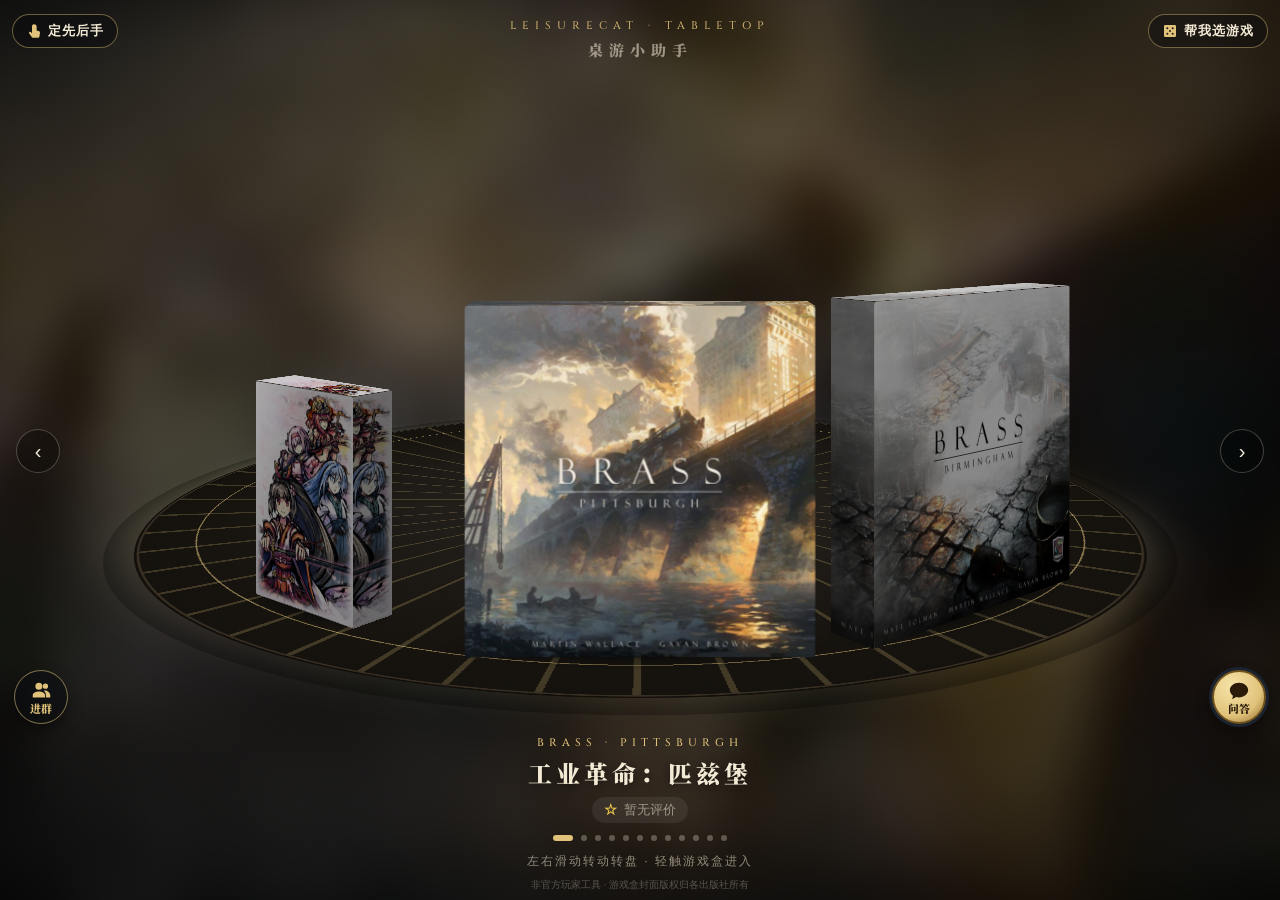
==== commit 4f05e937: "首页加「进群」二维码；评价不用打完也能写，分已游玩 / 未游玩 - 左下「进群」按钮弹出微信群二维码（11-16 前有效） - 评价页可直接写评价，选已游玩或未游玩；同一台手机同一款游戏只留一条，可修" ====
--- a/public/index.html
+++ b/public/index.html
@@ -109,6 +109,7 @@
 <div class="vignette"></div>
 <div class="brand"><div class="en">LEISURECAT · TABLETOP</div><div class="zh">桌游小助手</div></div>
 <button class="pill l" id="orderBtn"><svg viewBox="0 0 24 24" aria-hidden="true"><path d="M12 2a4 4 0 0 1 4 4v5.3l3.6 1.1a2 2 0 0 1 1.4 2.2l-.9 6A2 2 0 0 1 18.1 22h-7.6a2 2 0 0 1-1.6-.8l-4.1-5.5a1.6 1.6 0 0 1 2.4-2.1L9 15.3V6a3 3 0 0 1 3-4z"/></svg>定先后手</button>
+<button class="gfab" id="groupBtn" aria-label="进群交流"><svg viewBox="0 0 24 24" width="21" height="21" aria-hidden="true"><path fill="currentColor" d="M9 11a4 4 0 1 0 0-8 4 4 0 0 0 0 8zm7.5-1a3 3 0 1 0 0-6 3 3 0 0 0 0 6zM9 13c-3.3 0-7 1.6-7 4.2V20h14v-2.8C16 14.6 12.3 13 9 13zm7.5-1c-.6 0-1.3.1-2 .2 1.6 1.1 2.5 2.6 2.5 4.6V20h5v-2.6c0-2.6-3.1-5.4-5.5-5.4z"/></svg>进群</button>
 <button class="pill r" id="pickBtn"><svg viewBox="0 0 24 24" aria-hidden="true"><path d="M5 3h14a2 2 0 0 1 2 2v14a2 2 0 0 1-2 2H5a2 2 0 0 1-2-2V5a2 2 0 0 1 2-2zm3 3.5a1.5 1.5 0 1 0 0 3 1.5 1.5 0 0 0 0-3zm8 0a1.5 1.5 0 1 0 0 3 1.5 1.5 0 0 0 0-3zM12 10.5a1.5 1.5 0 1 0 0 3 1.5 1.5 0 0 0 0-3zm-4 4a1.5 1.5 0 1 0 0 3 1.5 1.5 0 0 0 0-3zm8 0a1.5 1.5 0 1 0 0 3 1.5 1.5 0 0 0 0-3z"/></svg>帮我选游戏</button>
 
 <div class="stage" id="stage"><div class="ring" id="ring"><div class="disc" id="disc"></div></div></div>
@@ -193,7 +194,8 @@
   const r = ratings[GAMES[active].key];
   $('rate').innerHTML = r?.count ? `<b>★ ${r.avg}</b>${r.count} 条评价` : '<b>☆</b>暂无评价';
 }
-$('rate').onclick = () => openReviews(GAMES[active]);
+$('rate').onclick = () => openReviews(GAMES[active], (key, r) => { ratings[key] = r; showRating(); });
+$('groupBtn').onclick = () => import('./group.js').then(m => m.open());
 $('orderBtn').onclick = () => import('./order.js').then(m => m.open());
 { const q = new URLSearchParams(location.search); if (q.has('order')) import('./order.js').then(m => m.open({ n: +q.get('order'), back: q.get('back') })); }
 $('pickBtn').onclick = () => import('./picker.js').then(m => m.open(ALL, ratings, key => {
--- a/public/tools.css
+++ b/public/tools.css
@@ -168,3 +168,22 @@
 .pick-reason{font-size:14px;line-height:1.7;color:var(--brass);margin:10px 0 16px}
 .pick-excluded{margin:18px 0;color:var(--dim);font-size:13px}
 .pick-excluded summary{cursor:pointer;padding:10px 0}
+
+/* 进群交流: a quiet round button on the left, level with the 问答 button on the right */
+.gfab{position:fixed;left:14px;bottom:calc(env(safe-area-inset-bottom) + 176px);z-index:19;width:54px;height:54px;display:flex;flex-direction:column;align-items:center;justify-content:center;gap:1px;
+  border-radius:50%;border:1px solid rgba(224,194,122,.55);background:rgba(10,11,15,.55);color:var(--brass);font:900 11px/1.1 var(--serif);cursor:pointer;
+  backdrop-filter:blur(8px);-webkit-backdrop-filter:blur(8px);box-shadow:0 6px 16px #0007;transition:opacity .4s}
+body.going .gfab{opacity:0}
+.group{text-align:center}
+.group img{display:block;width:min(300px,100%);height:auto;margin:14px auto 12px;border-radius:14px;-webkit-touch-callout:default;-webkit-user-select:auto;user-select:auto}
+.group .tip{font:600 15px var(--sans);color:var(--text)}
+
+/* write a review */
+.rv-write{margin:0 0 4px}
+.rv-tag{padding:1px 7px;border-radius:9px;background:rgba(224,194,122,.16);color:var(--brass);font-size:11px}
+.rv-tag.un{background:rgba(255,255,255,.08);color:var(--dim)}
+.rv-stars{display:flex;gap:6px}
+.rv-stars button{width:44px;height:44px;border:0;background:none;color:rgba(243,234,214,.22);font-size:34px;line-height:1;cursor:pointer}
+.rv-stars button.on{color:#f2c94c}
+.inp{width:100%;height:44px;padding:0 14px;border-radius:12px;border:1px solid rgba(243,234,214,.18);background:rgba(255,255,255,.05);color:var(--text);font:16px var(--sans);outline:none;user-select:auto;-webkit-user-select:auto}
+.inp:focus{border-color:var(--brass)}
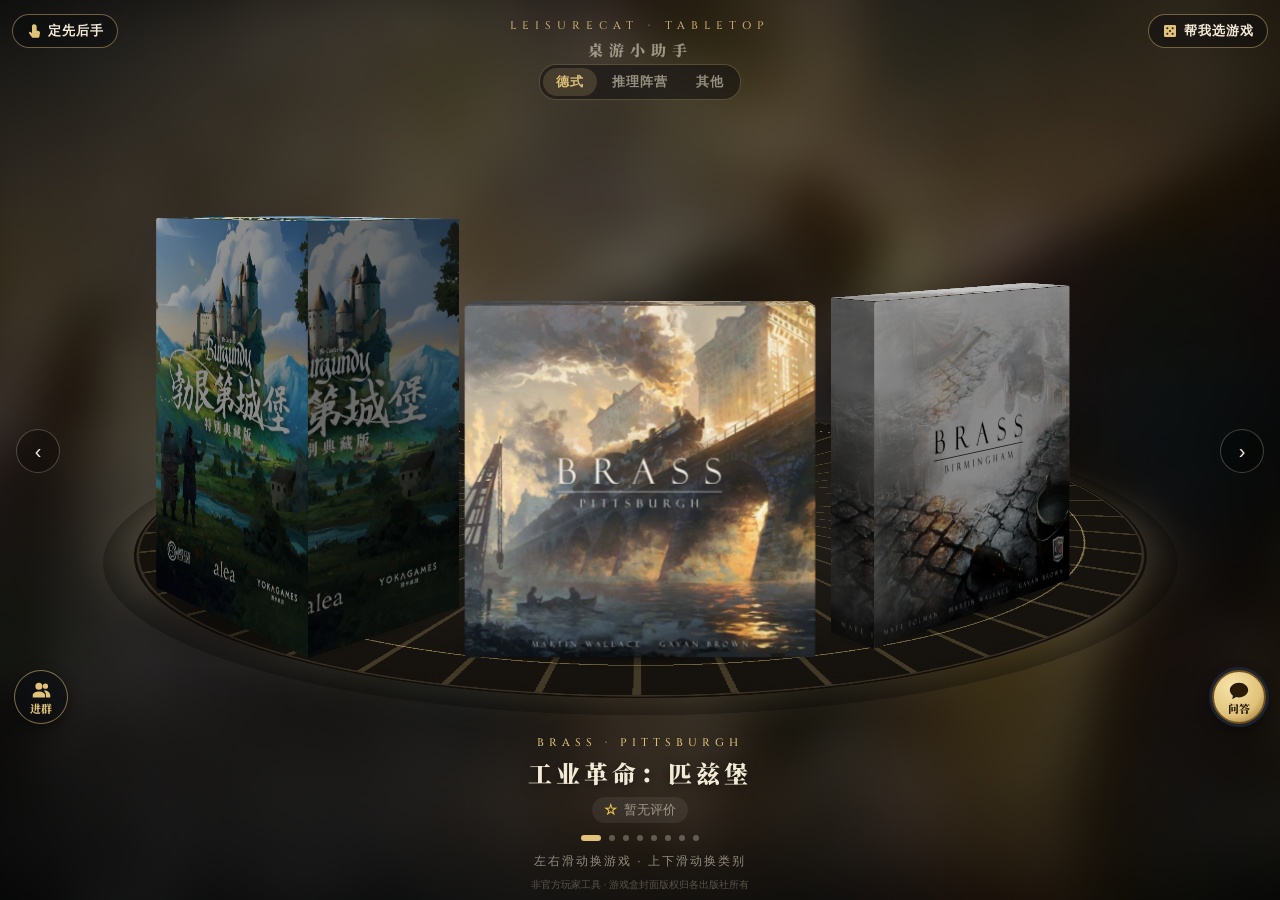
==== commit f56291e5: "转盘分三层：德式 / 推理阵营 / 其他，上下滑动换层，左右滑动换游戏 Co-Authored-By: Claude Opus 5.5 <noreply@anthropic.com>" ====
--- a/public/index.html
+++ b/public/index.html
@@ -90,6 +90,11 @@
 .nav.l{left:max(16px,calc(50% - var(--dr) - 30px))}
 .nav.r{right:max(16px,calc(50% - var(--dr) - 30px))}
 @media (pointer:coarse){.nav{display:none}}
+/* shelf tabs under the brand: the three turntables (德式 / 推理阵营 / 其他); swipe up/down or tap to change */
+.shelves{position:fixed;top:calc(env(safe-area-inset-top) + 64px);left:50%;transform:translateX(-50%);z-index:6;display:flex;gap:2px;padding:3px;
+  border:1px solid rgba(224,194,122,.28);border-radius:17px;background:rgba(10,11,15,.5);backdrop-filter:blur(8px);-webkit-backdrop-filter:blur(8px);transition:opacity .4s}
+.shelves button{height:28px;padding:0 13px;border:0;border-radius:14px;background:none;color:var(--dim);font:600 13px var(--sans);letter-spacing:1px;white-space:nowrap;cursor:pointer}
+.shelves button.on{background:rgba(224,194,122,.18);color:var(--brass)}
 .legal{position:fixed;left:0;right:0;bottom:calc(env(safe-area-inset-bottom) + 8px);text-align:center;font-size:10px;color:rgba(243,234,214,.3);z-index:5;transition:opacity .4s}
 .legal a{color:inherit;text-underline-offset:2px}
 
@@ -97,7 +102,7 @@
 .zoom{position:fixed;z-index:20;object-fit:cover;border-radius:3px;pointer-events:none;
   transition:left .75s cubic-bezier(.7,0,.25,1),top .75s cubic-bezier(.7,0,.25,1),width .75s cubic-bezier(.7,0,.25,1),height .75s cubic-bezier(.7,0,.25,1),border-radius .75s,filter .75s ease-in}
 .zoom.full{left:0!important;top:0!important;width:100vw!important;height:100vh!important;border-radius:0;filter:blur(22px) brightness(1.15) saturate(1.3)}
-body.going .stage,body.going .cap,body.going .brand,body.going .nav,body.going .legal{opacity:0;transition:opacity .35s}
+body.going .stage,body.going .cap,body.going .brand,body.going .nav,body.going .legal,body.going .shelves{opacity:0;transition:opacity .35s}
 </style>
 <link rel="stylesheet" href="tools.css">
 <link rel="stylesheet" href="ask.css">
@@ -115,11 +120,12 @@
 <div class="stage" id="stage"><div class="ring" id="ring"><div class="disc" id="disc"></div></div></div>
 <button class="nav l" id="prev" aria-label="上一个">‹</button>
 <button class="nav r" id="next" aria-label="下一个">›</button>
+<nav class="shelves" id="shelves" aria-label="游戏类别"></nav>
 
 <div class="cap" id="cap">
   <div class="fade"><div class="en" id="en"></div><h1 id="zh"></h1><button class="rate" id="rate"></button></div>
   <div class="dots" id="dots"></div>
-  <div class="hint">左右滑动转动转盘 · 轻触游戏盒进入</div>
+  <div class="hint">左右滑动换游戏 · 上下滑动换类别</div>
 </div>
 <div class="legal" id="legal">非官方玩家工具 · 游戏盒封面版权归各出版社所有</div>
 
@@ -129,14 +135,14 @@
 import { open as openReviews } from './reviews.js';
 // games.json is the game library shared with the picker and the AI endpoint; the turntable shows the games that have a helper site
 const ALL = await fetch('games.json').then(r => r.json());
-const GAMES = ALL.filter(g => g.url).map(g => ({ ...g, k: g.key, w: g.box[0], h: g.box[1], d: g.box[2] }));
+// Three turntables, one per shelf (games.json "shelf"): swipe up/down to change turntable, left/right to turn it.
+const SHELVES = ['德式', '推理阵营', '其他'];
+const HELPERS = ALL.filter(g => g.url).map(g => ({ ...g, k: g.key, w: g.box[0], h: g.box[1], d: g.box[2] }));
 let ratings = {};
 fetch('/api/reviews').then(r => r.ok ? r.json() : {}).then(j => { ratings = j; showRating(); }).catch(() => {});
-const N = GAMES.length;
 const STEP = 38;                 // base degrees between neighbouring boxes on the turntable
-// Wider adjacent covers need more angular space without changing box scale or ring radius.
-const angles = [0];
-GAMES.forEach((g, i) => angles.push(angles[i] + STEP + Math.max(0, g.w + GAMES[(i + 1) % N].w - 60) * .8));
+const KM = 0.2, KD = 0.8;   // extra spacing for very deep boxes: phone / wider screens
+let GAMES = [], N = 0, angles = [0], boxes = [], shelf = 0;   // the turntable on show
 const angleAt = p => {
   const whole = Math.floor(p), i = ((whole % N) + N) % N;
   return Math.floor(whole / N) * angles[N] + angles[i] + (p - whole) * (angles[i + 1] - angles[i]);
@@ -145,18 +151,32 @@
 const stage = $('stage'), ring = $('ring'), disc = $('disc'), cap = $('cap'), root = document.documentElement.style;
 const reduce = matchMedia('(prefers-reduced-motion: reduce)').matches;
 
-const boxes = GAMES.map((g, i) => {
-  const b = document.createElement('div');
-  b.className = 'box'; b.dataset.i = i; b.setAttribute('role', 'button'); b.setAttribute('aria-label', g.zh);
-  const img = `url(img/box-${g.k}.jpg)`;
-  b.innerHTML = ['front', 'back', 'side r', 'side l', 'top'].map(c => `<div class="f ${c}" style="background-image:${img}"></div>`).join('') + '<div class="shadow"></div>';
-  ring.appendChild(b); return b;
-});
-$('dots').innerHTML = GAMES.map(() => '<i></i>').join('');
-
-let saved = 0;
-try { saved = +localStorage.getItem('hub-game') || 0; } catch {}
-let pos = ((saved % N) + N) % N, target = pos, R = 300, unit = 8, active = -1, bgFlip = 0;
+$('shelves').innerHTML = SHELVES.map((t, s) => `<button data-s="${s}">${t}</button>`).join('');
+let pos = 0, target = 0, R = 300, unit = 8, active = -1, bgFlip = 0;
+
+// put shelf s on the turntable, turned to its game number `start`
+function build(s, start = 0) {
+  shelf = s;
+  GAMES = HELPERS.filter(g => g.shelf === SHELVES[s]); N = GAMES.length;
+  spacing();
+  boxes.forEach(b => b.remove());
+  boxes = GAMES.map((g, i) => {
+    const b = document.createElement('div');
+    b.className = 'box'; b.dataset.i = i; b.setAttribute('role', 'button'); b.setAttribute('aria-label', g.zh);
+    const img = `url(img/box-${g.k}.jpg)`;
+    b.innerHTML = ['front', 'back', 'side r', 'side l', 'top'].map(c => `<div class="f ${c}" style="background-image:${img}"></div>`).join('') + '<div class="shadow"></div>';
+    ring.appendChild(b); return b;
+  });
+  $('dots').innerHTML = GAMES.map(() => '<i></i>').join('');
+  [...$('shelves').children].forEach((b, i) => b.classList.toggle('on', i === s));
+  pos = target = start; active = -1;
+  boxSizes();
+}
+// the last game shown (key), so coming back to the hub lands on the same turntable and box
+{ let key = ''; try { key = localStorage.getItem('hub-game') || ''; } catch {}
+  const g = HELPERS.find(x => x.key === key);
+  const s = g ? SHELVES.indexOf(g.shelf) : 0;
+  build(s, g ? HELPERS.filter(x => x.shelf === g.shelf).indexOf(g) : 0); }
 
 const wrap = d => { d = ((d % N) + N) % N; return d > N / 2 ? d - N : d; };   // shortest signed distance on the ring
 const idx = p => ((Math.round(p) % N) + N) % N;
@@ -164,16 +184,32 @@
 function size() {
   // px per cm: reserve room on phones for both neighbouring covers at the wider ring radius
   unit = Math.min((innerHeight - 330) / 34, innerWidth * (innerWidth < 600 ? .42 : .58) / 30, 11.5);
-  boxes.forEach((b, i) => {
-    const g = GAMES[i];
-    b.style.setProperty('--w', g.w * unit + 'px'); b.style.setProperty('--h', g.h * unit + 'px'); b.style.setProperty('--d', g.d * unit + 'px');
-  });
+  boxSizes(); spacing();
   R = 30 * unit * 1.65;   // separate the covers and thick box sides at the base 38-degree angle
   root.setProperty('--dr', R + 10 * unit + 'px');
   root.setProperty('--hmax', 34 * unit + 'px');
   root.setProperty('--floor', Math.round(innerHeight * .5 + 34 * unit * .5) + 'px');
   root.setProperty('--persp', Math.max(800, 30 * unit * 3.4) + 'px');   // closer camera on small screens: more of the turntable shows
   layout();
+}
+
+// Wider adjacent covers need more angular space without changing box scale or ring radius.
+// A very deep box (勃艮第城堡, 16.4 cm) beside a wide one also needs a few degrees, or its side covers the
+// centred cover; phones get less extra so the neighbour's front stays in view.
+function spacing() {
+  const k = innerWidth < 600 ? KM : KD;
+  angles = [0];
+  GAMES.forEach((g, i) => {
+    const n = GAMES[(i + 1) % N];
+    angles.push(angles[i] + STEP + Math.max(0, g.w + n.w - 60) * .8 + (Math.min(g.w, n.w) > 25 ? Math.max(0, Math.max(g.d, n.d) - 12) * k : 0));
+  });
+}
+
+function boxSizes() {
+  boxes.forEach((b, i) => {
+    const g = GAMES[i];
+    b.style.setProperty('--w', g.w * unit + 'px'); b.style.setProperty('--h', g.h * unit + 'px'); b.style.setProperty('--d', g.d * unit + 'px');
+  });
 }
 
 function layout() {
@@ -196,11 +232,17 @@
 }
 $('rate').onclick = () => openReviews(GAMES[active], (key, r) => { ratings[key] = r; showRating(); });
 $('groupBtn').onclick = () => import('./group.js').then(m => m.open());
+// one-time 进群 hint after a few seconds on the homepage (not when a sister site sent the user here for one task)
+if (!/[?&](order|rate)=/.test(location.search)) setTimeout(() => import('./group.js').then(m => m.tip()), 8000);
 $('orderBtn').onclick = () => import('./order.js').then(m => m.open());
 { const q = new URLSearchParams(location.search); if (q.has('order')) import('./order.js').then(m => m.open({ n: +q.get('order'), back: q.get('back') })); }
+{ const q = new URLSearchParams(location.search), g = HELPERS.find(x => x.key === q.get('rate'));
+  if (g) openReviews(g, (key, r) => { ratings[key] = r; showRating(); }, { back: q.get('back'), write: true }); }
 $('pickBtn').onclick = () => import('./picker.js').then(m => m.open(ALL, ratings, key => {
-  // turn the picked game to the front, then enter it
-  const i = GAMES.findIndex(g => g.key === key);
+  // bring the picked game to the front (on its own turntable), then enter it
+  const g = HELPERS.find(x => x.key === key), s = SHELVES.indexOf(g.shelf);
+  if (s !== shelf) { switchShelf(s, s > shelf ? 1 : -1, key); setTimeout(() => enter(idx(target)), 900); return; }
+  const i = GAMES.findIndex(x => x.key === key);
   go(Math.round(pos + wrap(i - pos)));
   setTimeout(() => enter(i), 700);
 }));
@@ -208,7 +250,7 @@
 function select(a) {
   const first = active < 0;
   active = a;
-  try { localStorage.setItem('hub-game', a); } catch {}
+  try { localStorage.setItem('hub-game', GAMES[a].key); } catch {}
   const g = GAMES[a];
   const show = () => { $('en').textContent = g.en; $('zh').textContent = g.zh; showRating(); cap.classList.remove('swap'); };
   // covers from an official material pack must carry its credit and link while shown (games.json "credit")
@@ -231,19 +273,55 @@
 const go = t => { target = t; if (!raf) raf = requestAnimationFrame(tick); };
 const step = s => go(Math.round(target) + s);
 
+// change turntable: the current one slides away, the next one slides in from the other side.
+// dir 1 = the next shelf comes up from below (finger swiped up); there is no wrap past the first or last shelf.
+let switching = false;
+function switchShelf(s, dir, key) {
+  if (switching) return;
+  if (s < 0 || s >= SHELVES.length || s === shelf) { settle(); return; }
+  switching = true;
+  const swap = () => build(s, key ? Math.max(0, HELPERS.filter(x => x.shelf === SHELVES[s]).findIndex(x => x.key === key)) : 0);
+  if (reduce) { swap(); layout(); stage.style.transform = stage.style.opacity = ''; switching = false; return; }
+  stage.style.transition = 'transform .2s ease-in,opacity .2s ease-in';
+  stage.style.transform = `translateY(${-dir * 24}vh)`; stage.style.opacity = 0;
+  setTimeout(() => {
+    swap(); layout();
+    stage.style.transition = 'none'; stage.style.transform = `translateY(${dir * 24}vh)`;
+    stage.getBoundingClientRect();
+    stage.style.transition = 'transform .34s cubic-bezier(.2,.8,.2,1),opacity .3s';
+    stage.style.transform = ''; stage.style.opacity = '';
+    setTimeout(() => { stage.style.transition = ''; switching = false; }, 360);
+  }, 200);
+}
+// a vertical drag that did not change shelf springs back
+function settle() {
+  stage.style.transition = 'transform .25s,opacity .25s'; stage.style.transform = ''; stage.style.opacity = '';
+  setTimeout(() => { if (!switching) stage.style.transition = ''; }, 260);
+}
+$('shelves').onclick = e => { const s = +e.target.closest('button')?.dataset.s; if (s >= 0) switchShelf(s, s > shelf ? 1 : -1); };
+
 // drag / swipe with a little fling
 let drag = null;
 const perStep = () => 30 * unit * 1.05;   // px of drag that turns the table by one box
 stage.addEventListener('pointerdown', e => {
-  if (e.button > 0 || document.body.classList.contains('going')) return;
-  drag = { x: e.clientX, p: pos, lx: e.clientX, lt: e.timeStamp, v: 0, moved: false, id: e.pointerId };
+  if (e.button > 0 || switching || document.body.classList.contains('going')) return;
+  drag = { x: e.clientX, y: e.clientY, t: e.timeStamp, p: pos, lx: e.clientX, lt: e.timeStamp, v: 0, moved: false, axis: '', id: e.pointerId };
   cancelAnimationFrame(raf); raf = 0; target = pos;
 });
 addEventListener('pointermove', e => {
   if (!drag || e.pointerId !== drag.id) return;
-  const dx = e.clientX - drag.x;
-  if (!drag.moved && Math.abs(dx) > 6) { drag.moved = true; stage.classList.add('drag'); stage.setPointerCapture?.(e.pointerId); }
+  const dx = e.clientX - drag.x, dy = e.clientY - drag.y;
+  if (!drag.moved && Math.hypot(dx, dy) > 6) {
+    drag.moved = true; drag.axis = Math.abs(dx) >= Math.abs(dy) ? 'x' : 'y';
+    stage.classList.add('drag'); stage.setPointerCapture?.(e.pointerId);
+  }
   if (!drag.moved) return;
+  if (drag.axis === 'y') {
+    // the turntable follows the finger; stiffer when there is no shelf in that direction
+    const open = shelf + (dy < 0 ? 1 : -1), k = open >= 0 && open < SHELVES.length ? .45 : .15;
+    stage.style.transform = `translateY(${dy * k}px)`; stage.style.opacity = 1 - Math.min(Math.abs(dy) / 500, .45);
+    return;
+  }
   const dt = Math.max(1, e.timeStamp - drag.lt);
   drag.v = .8 * drag.v + .2 * (-(e.clientX - drag.lx) / perStep() / dt);
   drag.lx = e.clientX; drag.lt = e.timeStamp;
@@ -253,6 +331,11 @@
 function release(e) {
   if (!drag || e.pointerId !== drag.id) return;
   const d = drag; drag = null; stage.classList.remove('drag');
+  if (d.axis === 'y') {
+    const dy = e.clientY - d.y, fast = Math.abs(dy) / Math.max(1, e.timeStamp - d.t) > .5;
+    if (Math.abs(dy) > 60 || (fast && Math.abs(dy) > 24)) switchShelf(shelf + (dy < 0 ? 1 : -1), dy < 0 ? 1 : -1); else settle();
+    return;
+  }
   if (d.moved) { go(Math.round(pos + Math.max(-1.5, Math.min(1.5, d.v * 220)))); return; }
   // a tap: the front box enters, a side box turns to the front
   const b = document.elementFromPoint(e.clientX, e.clientY)?.closest('.box');
@@ -263,11 +346,14 @@
 addEventListener('pointerup', release);
 addEventListener('pointercancel', release);
 
-let wheelAcc = 0, wheelAt = 0;
+// horizontal wheel turns the table, vertical wheel changes shelf
+let wheelX = 0, wheelY = 0, wheelAt = 0;
 stage.addEventListener('wheel', e => {
   e.preventDefault();
-  wheelAcc += Math.abs(e.deltaX) > Math.abs(e.deltaY) ? e.deltaX : e.deltaY;
-  if (Math.abs(wheelAcc) > 40 && e.timeStamp - wheelAt > 320) { step(Math.sign(wheelAcc)); wheelAcc = 0; wheelAt = e.timeStamp; }
+  if (Math.abs(e.deltaX) > Math.abs(e.deltaY)) wheelX += e.deltaX; else wheelY += e.deltaY;
+  if (e.timeStamp - wheelAt < 450) return;
+  if (Math.abs(wheelX) > 40) { step(Math.sign(wheelX)); wheelX = wheelY = 0; wheelAt = e.timeStamp; }
+  else if (Math.abs(wheelY) > 60) { const d = Math.sign(wheelY); switchShelf(shelf + d, d); wheelX = wheelY = 0; wheelAt = e.timeStamp; }
 }, { passive: false });
 $('prev').onclick = () => step(-1);
 $('next').onclick = () => step(1);
@@ -275,6 +361,8 @@
   if (document.querySelector('.sheet,.fz,.cpanel:not([hidden])')) return;   // a tool panel is open
   if (e.key === 'ArrowLeft') step(-1);
   else if (e.key === 'ArrowRight') step(1);
+  else if (e.key === 'ArrowDown') { e.preventDefault(); switchShelf(shelf + 1, 1); }
+  else if (e.key === 'ArrowUp') { e.preventDefault(); switchShelf(shelf - 1, -1); }
   else if (e.key === 'Enter' && !e.target.closest('.nav')) { e.preventDefault(); enter(idx(target)); }
 });
 
--- a/public/tools.css
+++ b/public/tools.css
@@ -187,3 +187,12 @@
 .rv-stars button.on{color:#f2c94c}
 .inp{width:100%;height:44px;padding:0 14px;border-radius:12px;border:1px solid rgba(243,234,214,.18);background:rgba(255,255,255,.05);color:var(--text);font:16px var(--sans);outline:none;user-select:auto;-webkit-user-select:auto}
 .inp:focus{border-color:var(--brass)}
+/* one-time 进群 hint, a bubble pointing at the 进群 button */
+.gtip{position:fixed;left:12px;bottom:calc(env(safe-area-inset-bottom) + 242px);z-index:19;display:flex;align-items:center;gap:10px;max-width:calc(100vw - 24px);padding:10px 8px 10px 14px;
+  border:1px solid rgba(224,194,122,.5);border-radius:14px;background:rgba(10,11,15,.88);backdrop-filter:blur(10px);-webkit-backdrop-filter:blur(10px);box-shadow:0 8px 24px rgba(0,0,0,.4);animation:gtip .35s ease-out}
+.gtip::after{content:"";position:absolute;left:22px;bottom:-7px;width:12px;height:12px;background:rgba(10,11,15,.88);border:solid rgba(224,194,122,.5);border-width:0 1px 1px 0;transform:rotate(45deg)}
+.gtip p{font:600 13px/1.45 var(--sans);color:var(--text)}
+.gtip .go{height:34px;padding:0 12px;border:0;border-radius:17px;background:var(--brass);color:#1a1408;font:700 13px var(--sans);cursor:pointer;white-space:nowrap}
+.gtip .x{width:30px;height:30px;border:0;border-radius:50%;background:none;color:var(--dim);font-size:18px;cursor:pointer}
+body.going .gtip{opacity:0}
+@keyframes gtip{from{opacity:0;transform:translateY(8px)}}
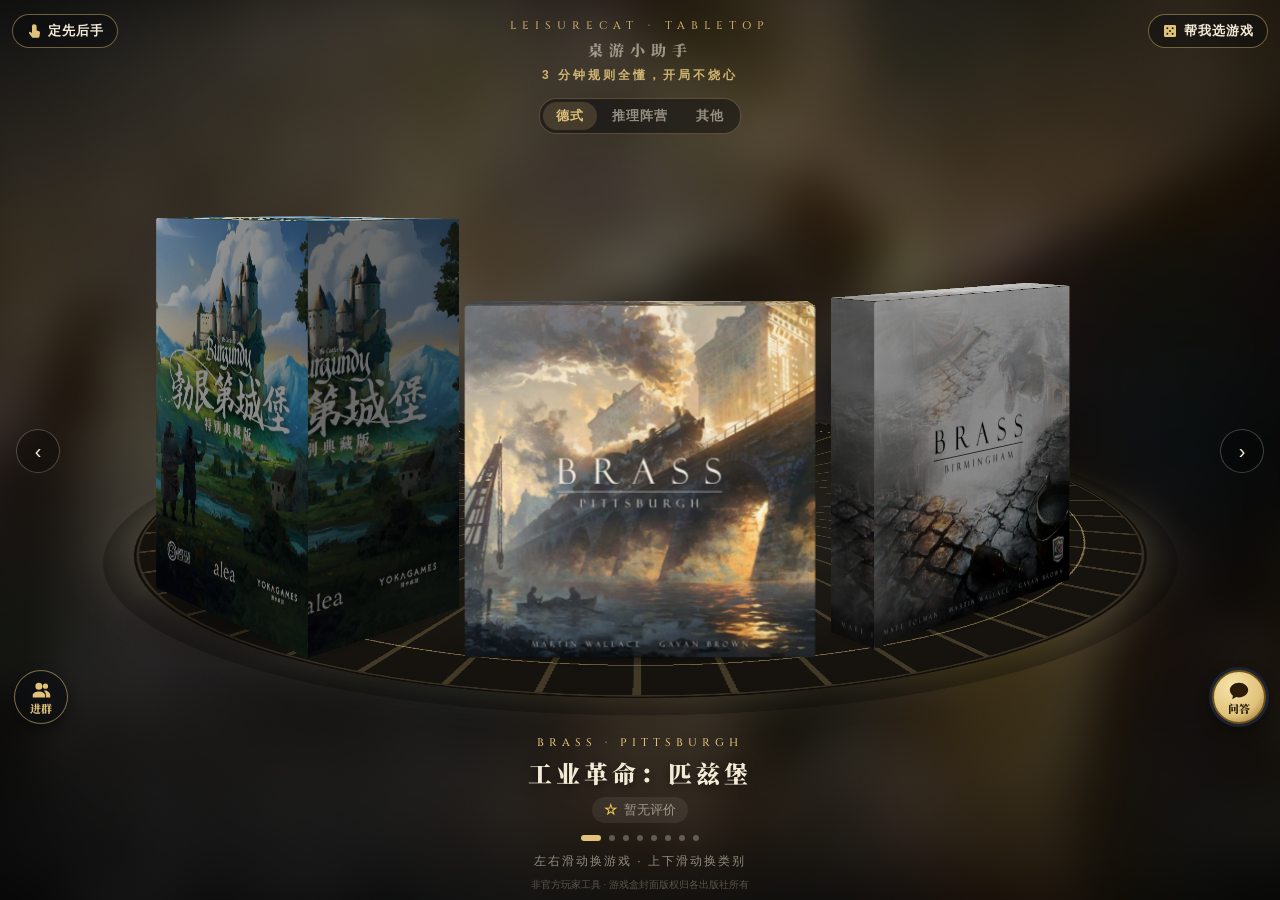
==== commit 24f0fdef: "首页加标语「3 分钟规则全懂，开局不烧心」 Co-Authored-By: Claude Opus 5.5 <noreply@anthropic.com>" ====
--- a/public/index.html
+++ b/public/index.html
@@ -43,6 +43,7 @@
 .brand{position:fixed;top:calc(env(safe-area-inset-top) + 18px);left:0;right:0;text-align:center;z-index:5;transition:opacity .4s}
 .brand .en{font:500 11px "Cinzel",var(--serif);letter-spacing:6px;color:var(--brass);opacity:.85}
 .brand .zh{margin-top:6px;font:900 15px var(--serif);letter-spacing:6px;color:var(--dim)}
+.brand .slogan{margin-top:7px;font:600 12px var(--sans);letter-spacing:3px;color:var(--brass);opacity:.9}
 
 /* the stage: boxes stand on a turntable at --floor (y), seen slightly from above */
 .stage{position:fixed;inset:0;perspective:var(--persp,1200px);perspective-origin:50% 22%;touch-action:none;cursor:grab}
@@ -91,10 +92,11 @@
 .nav.r{right:max(16px,calc(50% - var(--dr) - 30px))}
 @media (pointer:coarse){.nav{display:none}}
 /* shelf tabs under the brand: the three turntables (德式 / 推理阵营 / 其他); swipe up/down or tap to change */
-.shelves{position:fixed;top:calc(env(safe-area-inset-top) + 64px);left:50%;transform:translateX(-50%);z-index:6;display:flex;gap:2px;padding:3px;
+.shelves{position:fixed;top:calc(env(safe-area-inset-top) + 86px);left:50%;transform:translateX(-50%);z-index:6;display:flex;gap:2px;padding:3px;
   border:1px solid rgba(224,194,122,.28);border-radius:17px;background:rgba(10,11,15,.5);backdrop-filter:blur(8px);-webkit-backdrop-filter:blur(8px);transition:opacity .4s}
 .shelves button{height:28px;padding:0 13px;border:0;border-radius:14px;background:none;color:var(--dim);font:600 13px var(--sans);letter-spacing:1px;white-space:nowrap;cursor:pointer}
 .shelves button.on{background:rgba(224,194,122,.18);color:var(--brass)}
+@media (min-width:421px){.shelves{top:calc(env(safe-area-inset-top) + 98px)}}   /* wider than 420px the brand shows its English line (tools.css), so the tabs sit lower */
 .legal{position:fixed;left:0;right:0;bottom:calc(env(safe-area-inset-bottom) + 8px);text-align:center;font-size:10px;color:rgba(243,234,214,.3);z-index:5;transition:opacity .4s}
 .legal a{color:inherit;text-underline-offset:2px}
 
@@ -112,7 +114,7 @@
 <div style="position:absolute;width:0;height:0;overflow:hidden"><img src="img/share.jpg" alt=""></div>
 <div class="bg" id="bg0"></div><div class="bg" id="bg1"></div>
 <div class="vignette"></div>
-<div class="brand"><div class="en">LEISURECAT · TABLETOP</div><div class="zh">桌游小助手</div></div>
+<div class="brand"><div class="en">LEISURECAT · TABLETOP</div><div class="zh">桌游小助手</div><div class="slogan">3 分钟规则全懂，开局不烧心</div></div>
 <button class="pill l" id="orderBtn"><svg viewBox="0 0 24 24" aria-hidden="true"><path d="M12 2a4 4 0 0 1 4 4v5.3l3.6 1.1a2 2 0 0 1 1.4 2.2l-.9 6A2 2 0 0 1 18.1 22h-7.6a2 2 0 0 1-1.6-.8l-4.1-5.5a1.6 1.6 0 0 1 2.4-2.1L9 15.3V6a3 3 0 0 1 3-4z"/></svg>定先后手</button>
 <button class="gfab" id="groupBtn" aria-label="进群交流"><svg viewBox="0 0 24 24" width="21" height="21" aria-hidden="true"><path fill="currentColor" d="M9 11a4 4 0 1 0 0-8 4 4 0 0 0 0 8zm7.5-1a3 3 0 1 0 0-6 3 3 0 0 0 0 6zM9 13c-3.3 0-7 1.6-7 4.2V20h14v-2.8C16 14.6 12.3 13 9 13zm7.5-1c-.6 0-1.3.1-2 .2 1.6 1.1 2.5 2.6 2.5 4.6V20h5v-2.6c0-2.6-3.1-5.4-5.5-5.4z"/></svg>进群</button>
 <button class="pill r" id="pickBtn"><svg viewBox="0 0 24 24" aria-hidden="true"><path d="M5 3h14a2 2 0 0 1 2 2v14a2 2 0 0 1-2 2H5a2 2 0 0 1-2-2V5a2 2 0 0 1 2-2zm3 3.5a1.5 1.5 0 1 0 0 3 1.5 1.5 0 0 0 0-3zm8 0a1.5 1.5 0 1 0 0 3 1.5 1.5 0 0 0 0-3zM12 10.5a1.5 1.5 0 1 0 0 3 1.5 1.5 0 0 0 0-3zm-4 4a1.5 1.5 0 1 0 0 3 1.5 1.5 0 0 0 0-3zm8 0a1.5 1.5 0 1 0 0 3 1.5 1.5 0 0 0 0-3z"/></svg>帮我选游戏</button>
@@ -274,11 +276,12 @@
 const step = s => go(Math.round(target) + s);
 
 // change turntable: the current one slides away, the next one slides in from the other side.
-// dir 1 = the next shelf comes up from below (finger swiped up); there is no wrap past the first or last shelf.
+// dir 1 = the next shelf comes up from below (finger swiped up). Shelves loop: past the last comes the first.
 let switching = false;
 function switchShelf(s, dir, key) {
   if (switching) return;
-  if (s < 0 || s >= SHELVES.length || s === shelf) { settle(); return; }
+  s = (s + SHELVES.length) % SHELVES.length;
+  if (s === shelf) { settle(); return; }
   switching = true;
   const swap = () => build(s, key ? Math.max(0, HELPERS.filter(x => x.shelf === SHELVES[s]).findIndex(x => x.key === key)) : 0);
   if (reduce) { swap(); layout(); stage.style.transform = stage.style.opacity = ''; switching = false; return; }
@@ -317,9 +320,8 @@
   }
   if (!drag.moved) return;
   if (drag.axis === 'y') {
-    // the turntable follows the finger; stiffer when there is no shelf in that direction
-    const open = shelf + (dy < 0 ? 1 : -1), k = open >= 0 && open < SHELVES.length ? .45 : .15;
-    stage.style.transform = `translateY(${dy * k}px)`; stage.style.opacity = 1 - Math.min(Math.abs(dy) / 500, .45);
+    // the turntable follows the finger
+    stage.style.transform = `translateY(${dy * .45}px)`; stage.style.opacity = 1 - Math.min(Math.abs(dy) / 500, .45);
     return;
   }
   const dt = Math.max(1, e.timeStamp - drag.lt);
